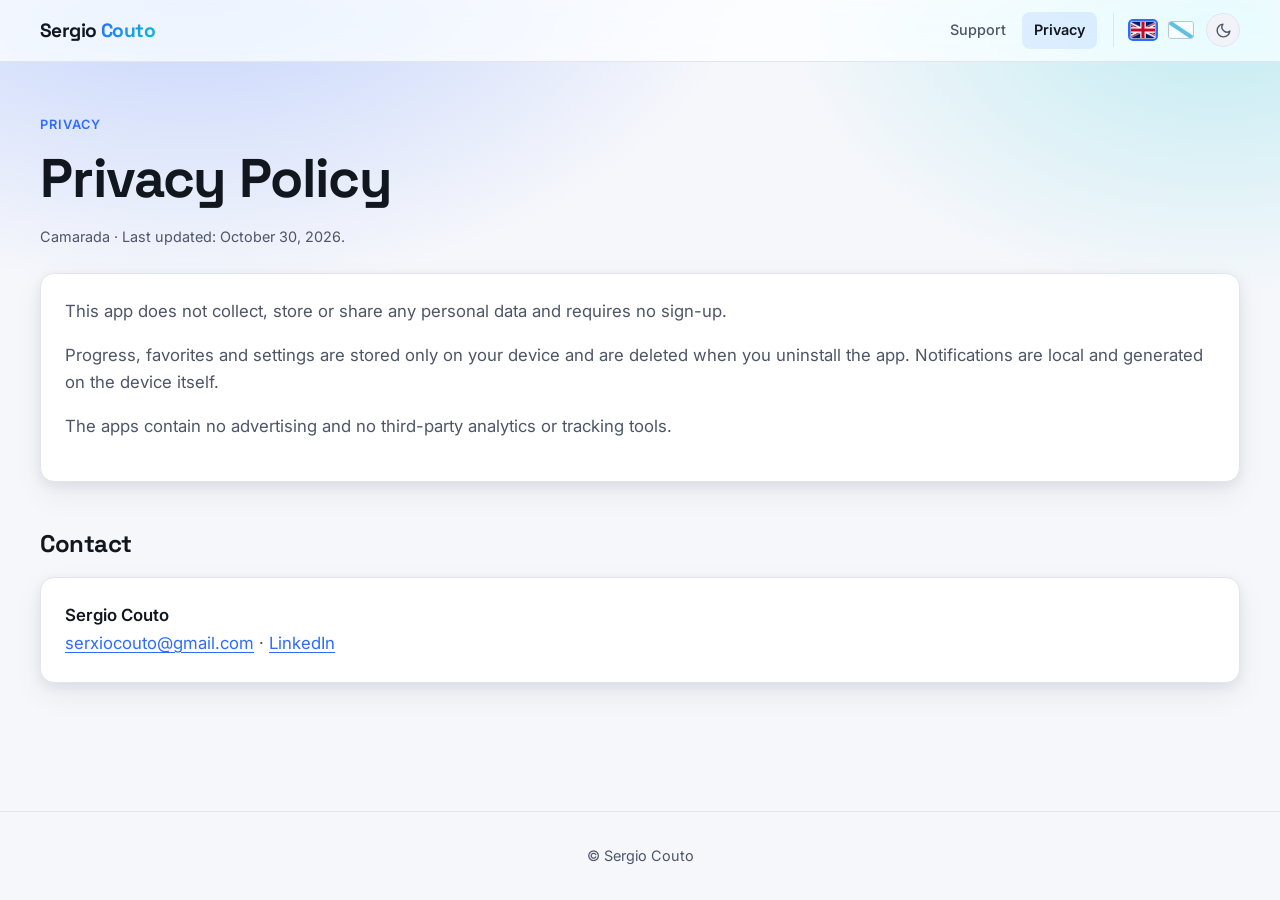
==== privacy-camarada.html @ e537918c "Add Mosteiro and Camarada apps and privacy policies Co-Authored-By: Claude Sonnet 5.5 <noreply@anthr" ====
<!doctype html>
<html lang="en"><head><meta charset="utf-8"><meta name="viewport" content="width=device-width,initial-scale=1">
<title>Privacy Policy · Camarada</title>
<meta name="description" content="Privacy policy for Camarada.">
<meta name="theme-color" content="#2f6bff">
<script>(function(){var t=null;try{t=localStorage.getItem("theme");}catch(e){}if(t==="dark"||t==="light"){document.documentElement.dataset.theme=t;}})();</script>
<link rel="preconnect" href="https://fonts.googleapis.com"><link rel="preconnect" href="https://fonts.gstatic.com" crossorigin>
<link rel="stylesheet" href="https://fonts.googleapis.com/css2?family=Inter:wght@400;500;600&family=Space+Grotesk:wght@600;700&display=swap">
<link rel="stylesheet" href="style.css">
<script src="app.js" defer></script>
</head><body>
<header class="site-header"><div class="header-inner">
<a class="wordmark" href="index.html">Sergio <span>Couto</span></a>
<nav>
<a href="index.html" data-i18n="navSupport">Support</a>
<a href="privacy.html" aria-current="page" data-i18n="navPrivacy">Privacy</a>
</nav>
<div class="controls">
<div class="lang" role="group" data-i18n-aria="langLabel" aria-label="Language">
<button type="button" data-lang="en" aria-pressed="false" aria-label="English"><img src="images/uk.png" alt="English" width="26" height="18"></button>
<button type="button" data-lang="gl" aria-pressed="false" aria-label="Galego"><img src="images/gz.png" alt="Galego" width="26" height="18"></button>
</div>
<button type="button" class="theme" data-i18n-aria="themeLabel" aria-label="Switch between light and dark theme">
<svg class="moon" viewBox="0 0 24 24" fill="none" stroke="currentColor" stroke-width="2" stroke-linecap="round" stroke-linejoin="round" aria-hidden="true"><path d="M21 12.79A9 9 0 1 1 11.21 3 7 7 0 0 0 21 12.79z"/></svg>
<svg class="sun" viewBox="0 0 24 24" fill="none" stroke="currentColor" stroke-width="2" stroke-linecap="round" stroke-linejoin="round" aria-hidden="true"><circle cx="12" cy="12" r="4"/><path d="M12 2v2M12 20v2M4.93 4.93l1.41 1.41M17.66 17.66l1.41 1.41M2 12h2M20 12h2M6.34 17.66l-1.41 1.41M19.07 4.93l-1.41 1.41"/></svg>
</button></div></div></header>
<main>
<span class="eyebrow" data-i18n="pEyebrow">Privacy</span>
<h1 data-i18n="pTitle">Privacy Policy</h1>
<p class="updated">Camarada · <span data-i18n="pUpdated">Last updated: October 30, 2026.</span></p>
<div class="card prose">
<p data-i18n="pA1">This app does not collect, store or share any personal data and requires no sign-up.</p>
<p data-i18n="pP2">Progress, favorites and settings are stored only on your device and are deleted when you uninstall the app. Notifications are local and generated on the device itself.</p>
<p data-i18n="pP3">The apps contain no advertising and no third-party analytics or tracking tools.</p>
</div>

<h2 data-i18n="pContactTitle">Contact</h2>
<div class="card"><p class="mail">Sergio Couto</p><p><a href="mailto:serxiocouto@gmail.com">serxiocouto@gmail.com</a> · <a href="https://www.linkedin.com/in/sergiocoutocatoira" target="_blank" rel="noopener noreferrer">LinkedIn</a></p></div>
</main>
<footer data-i18n="footer">© Sergio Couto</footer>
</body></html>
---- style.css ----
:root{color-scheme:light;--bg:#f6f7fb;--surface:#fff;--surface-2:#f1f3f9;--border:#e2e5ee;--text:#12161f;--muted:#4d5566;--accent:#2f6bff;--accent-2:#00c2d1;--accent-hover:#1d51d6;--accent-soft:rgba(47,107,255,.10);--header-bg:rgba(255,255,255,.72);--glow-1:rgba(47,107,255,.30);--glow-2:rgba(0,194,209,.22);--shadow:0 4px 12px rgba(18,22,31,.07),0 12px 32px rgba(18,22,31,.06);--grad:linear-gradient(135deg,var(--accent),var(--accent-2));--radius:14px;--font:'Inter',system-ui,-apple-system,'Segoe UI',Roboto,sans-serif;--display:'Space Grotesk','Inter',system-ui,sans-serif}
@media(prefers-color-scheme:dark){:root:not([data-theme=light]){color-scheme:dark;--bg:#0b0f19;--surface:#141a26;--surface-2:#1b2231;--border:#252d3d;--text:#e9ecf3;--muted:#a3abbd;--accent:#5c8dff;--accent-2:#2fd8e6;--accent-hover:#82a8ff;--accent-soft:rgba(92,141,255,.16);--header-bg:rgba(11,15,25,.72);--glow-1:rgba(92,141,255,.30);--glow-2:rgba(47,216,230,.20);--shadow:0 4px 12px rgba(0,0,0,.5),0 12px 32px rgba(0,0,0,.4)}}
:root[data-theme=dark]{color-scheme:dark;--bg:#0b0f19;--surface:#141a26;--surface-2:#1b2231;--border:#252d3d;--text:#e9ecf3;--muted:#a3abbd;--accent:#5c8dff;--accent-2:#2fd8e6;--accent-hover:#82a8ff;--accent-soft:rgba(92,141,255,.16);--header-bg:rgba(11,15,25,.72);--glow-1:rgba(92,141,255,.30);--glow-2:rgba(47,216,230,.20);--shadow:0 4px 12px rgba(0,0,0,.5),0 12px 32px rgba(0,0,0,.4)}
*,*::before,*::after{box-sizing:border-box}
body{margin:0;min-height:100vh;display:flex;flex-direction:column;background:var(--bg) radial-gradient(60rem 40rem at 15% -10%,var(--glow-1),transparent 60%) no-repeat fixed;background-image:radial-gradient(60rem 40rem at 15% -10%,var(--glow-1),transparent 60%),radial-gradient(50rem 34rem at 95% 0,var(--glow-2),transparent 55%);color:var(--text);font:1.05rem/1.65 var(--font);-webkit-font-smoothing:antialiased}
h1,h2,h3{font-family:var(--display);line-height:1.15;letter-spacing:-.02em;margin:0}
p{margin:0}
a{color:var(--accent);text-underline-offset:3px}a:hover{color:var(--accent-hover)}
.site-header{position:sticky;top:0;z-index:10;background:var(--header-bg);backdrop-filter:saturate(180%) blur(14px);-webkit-backdrop-filter:saturate(180%) blur(14px);border-bottom:1px solid var(--border)}
.header-inner{max-width:880px;margin:0 auto;padding:.75rem 1.25rem;display:flex;align-items:center;gap:1rem;flex-wrap:wrap}
.wordmark{font:700 1.2rem var(--display);letter-spacing:-.03em;color:var(--text);text-decoration:none;margin-right:auto}
.wordmark span{background:var(--grad);-webkit-background-clip:text;background-clip:text;color:transparent}
nav{display:flex;gap:.25rem}
nav a{color:var(--muted);text-decoration:none;font-size:.9rem;font-weight:500;padding:.4rem .75rem;border-radius:8px}
nav a:hover{color:var(--text);background:var(--accent-soft)}
nav a[aria-current=page]{color:var(--text);font-weight:600;background:var(--accent-soft)}
.controls{display:flex;align-items:center;gap:.5rem;padding-left:.75rem;border-left:1px solid var(--border)}
.lang{display:flex;gap:.25rem}
.lang button{background:none;border:0;padding:.25rem;cursor:pointer;line-height:0;border-radius:8px}
.lang img{width:26px;height:18px;object-fit:cover;border-radius:3px;border:1px solid rgba(128,138,160,.75);opacity:.6;transition:opacity .2s}
.lang button:hover img,.lang button[aria-pressed=true] img{opacity:1}
.lang button[aria-pressed=true] img{box-shadow:0 0 0 2px var(--accent)}
.theme{display:inline-flex;align-items:center;justify-content:center;width:34px;height:34px;padding:0;background:var(--surface-2);border:1px solid var(--border);border-radius:999px;color:var(--muted);cursor:pointer}
.theme:hover{color:var(--accent);border-color:var(--accent)}
.theme svg{width:17px;height:17px}.theme .sun{display:none}
@media(prefers-color-scheme:dark){:root:not([data-theme=light]) .theme .sun{display:block}:root:not([data-theme=light]) .theme .moon{display:none}}
:root[data-theme=dark] .theme .sun{display:block}:root[data-theme=dark] .theme .moon{display:none}
:root[data-theme=light] .theme .sun{display:none}:root[data-theme=light] .theme .moon{display:block}
a:focus-visible,button:focus-visible{outline:2px solid var(--accent);outline-offset:2px}
main{width:100%;max-width:880px;margin:0 auto;padding:3rem 1.25rem 4rem;flex:1}
.eyebrow{display:inline-block;font-size:.8rem;font-weight:600;letter-spacing:.08em;text-transform:uppercase;color:var(--accent);margin-bottom:.75rem}
h1{font-size:clamp(2.1rem,1.6rem + 2.6vw,3.4rem);margin-bottom:1rem}
h1 .accent{background:var(--grad);-webkit-background-clip:text;background-clip:text;color:transparent}
.lead{font-size:1.15rem;color:var(--muted);max-width:60ch}
h2{font-size:1.5rem;margin:3rem 0 1.25rem}
.card{background:var(--surface);border:1px solid var(--border);border-radius:var(--radius);padding:1.5rem;box-shadow:var(--shadow)}
.card+.card{margin-top:1rem}
.card h3{font-size:1.1rem;margin-bottom:.5rem}
.card p{color:var(--muted)}
.prose p{margin-bottom:1rem;color:var(--muted)}.prose strong{color:var(--text)}
.updated{font-size:.9rem;color:var(--muted);margin-bottom:1.5rem}
footer{text-align:center;padding:2rem 1rem;color:var(--muted);font-size:.9rem;border-top:1px solid var(--border)}
@media(max-width:560px){.controls{border-left:0;padding-left:0}}
.apps{display:grid;grid-template-columns:repeat(auto-fit,minmax(300px,1fr));gap:1.25rem;margin-top:2.25rem}
.app{display:flex;flex-direction:column;gap:.9rem;background:var(--surface);border:1px solid var(--border);border-radius:var(--radius);padding:1.4rem;box-shadow:var(--shadow)}
.app-head{display:flex;align-items:center;gap:1rem}
.app-head img{width:60px;height:60px;border-radius:14px;flex:none;box-shadow:0 1px 2px rgba(18,22,31,.12);background:var(--surface-2)}
.app h3{font-size:1.2rem}
.app p{color:var(--muted);font-size:.95rem;flex:1}
.stores{display:flex;flex-wrap:wrap;gap:.6rem}
.btn{display:inline-flex;align-items:center;justify-content:center;gap:.4rem;margin:0;padding:.65rem 1.2rem;font-size:.9rem;line-height:1;border:1px solid transparent;border-radius:999px;font-weight:600;text-decoration:none}
.btn--primary{background:var(--grad);color:#fff;box-shadow:var(--shadow)}
.btn--primary:hover{color:#fff;filter:brightness(1.08);transform:translateY(-1px)}
.btn--soon{border-color:var(--border);color:var(--muted);background:var(--surface-2);font-weight:500;cursor:default}
.card .btn{margin-top:1.25rem}
.prose ul{margin:0 0 1rem;padding-left:1.25rem;color:var(--muted)}.prose li{margin-bottom:.35rem}
.header-inner,main{max-width:1040px}
.apps{grid-template-columns:repeat(3,1fr);gap:1rem}
.app{padding:1.1rem;gap:.7rem}
.app-head{gap:.8rem}
.app-head img{width:48px;height:48px;border-radius:12px}
.app h3{font-size:1.05rem}
.app p{font-size:.85rem;line-height:1.5}
.stores{gap:.4rem}
.app .btn{padding:.45rem .85rem;font-size:.8rem}
@media(max-width:900px){.apps{grid-template-columns:repeat(2,1fr)}}
@media(max-width:560px){.apps{grid-template-columns:1fr}}
.header-inner,main{max-width:1240px}
.apps{gap:1.25rem}
.lead{max-width:70ch}
.app-head{gap:1rem}
.app-head img{width:72px;height:72px;border-radius:17px}
.app h3{font-size:1.15rem}
.btn--ghost{background:transparent;border-color:var(--border);color:var(--text)}
.btn--ghost:hover{color:var(--accent);border-color:var(--accent)}
.card .mail{color:var(--text);font-weight:600;margin-top:1rem}
.card .stores{margin-top:1.1rem}.card .stores .btn{margin-top:0}
.store-ico{height:1.4em;width:auto;flex:none}
.btn--soon .store-ico{opacity:.45;filter:grayscale(1) brightness(.35)}
.card .mail:first-child{margin-top:0}
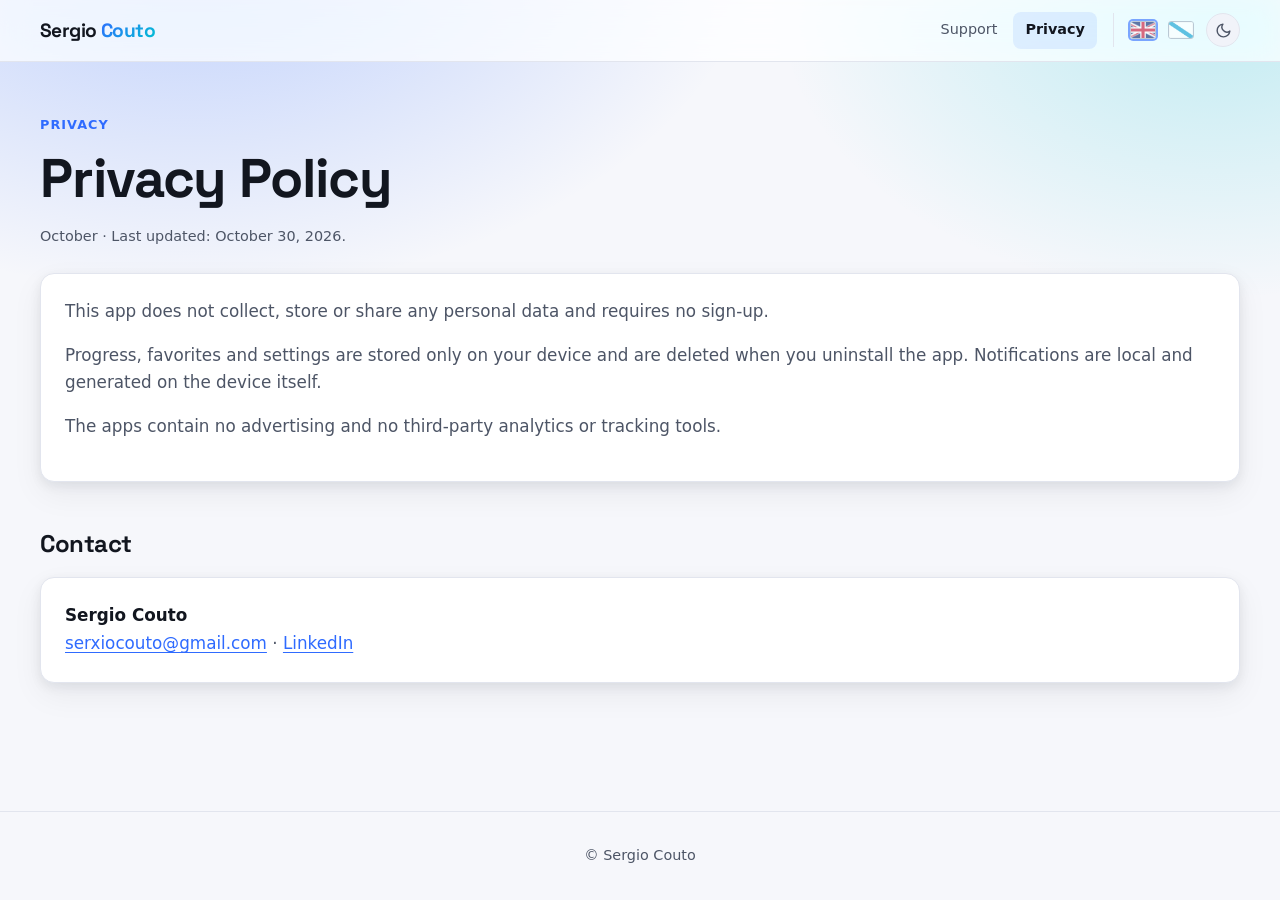
==== commit 61e4cf09: "support" ====
--- a/privacy-camarada.html
+++ b/privacy-camarada.html
@@ -1,41 +1,8 @@
 <!doctype html>
 <html lang="en"><head><meta charset="utf-8"><meta name="viewport" content="width=device-width,initial-scale=1">
-<title>Privacy Policy · Camarada</title>
-<meta name="description" content="Privacy policy for Camarada.">
-<meta name="theme-color" content="#2f6bff">
-<script>(function(){var t=null;try{t=localStorage.getItem("theme");}catch(e){}if(t==="dark"||t==="light"){document.documentElement.dataset.theme=t;}})();</script>
-<link rel="preconnect" href="https://fonts.googleapis.com"><link rel="preconnect" href="https://fonts.gstatic.com" crossorigin>
-<link rel="stylesheet" href="https://fonts.googleapis.com/css2?family=Inter:wght@400;500;600&family=Space+Grotesk:wght@600;700&display=swap">
-<link rel="stylesheet" href="style.css">
-<script src="app.js" defer></script>
+<title>Privacy Policy · October</title>
+<meta http-equiv="refresh" content="0; url=privacy-outubro.html">
+<link rel="canonical" href="https://scouto.github.io/apps-support/privacy-outubro.html">
 </head><body>
-<header class="site-header"><div class="header-inner">
-<a class="wordmark" href="index.html">Sergio <span>Couto</span></a>
-<nav>
-<a href="index.html" data-i18n="navSupport">Support</a>
-<a href="privacy.html" aria-current="page" data-i18n="navPrivacy">Privacy</a>
-</nav>
-<div class="controls">
-<div class="lang" role="group" data-i18n-aria="langLabel" aria-label="Language">
-<button type="button" data-lang="en" aria-pressed="false" aria-label="English"><img src="images/uk.png" alt="English" width="26" height="18"></button>
-<button type="button" data-lang="gl" aria-pressed="false" aria-label="Galego"><img src="images/gz.png" alt="Galego" width="26" height="18"></button>
-</div>
-<button type="button" class="theme" data-i18n-aria="themeLabel" aria-label="Switch between light and dark theme">
-<svg class="moon" viewBox="0 0 24 24" fill="none" stroke="currentColor" stroke-width="2" stroke-linecap="round" stroke-linejoin="round" aria-hidden="true"><path d="M21 12.79A9 9 0 1 1 11.21 3 7 7 0 0 0 21 12.79z"/></svg>
-<svg class="sun" viewBox="0 0 24 24" fill="none" stroke="currentColor" stroke-width="2" stroke-linecap="round" stroke-linejoin="round" aria-hidden="true"><circle cx="12" cy="12" r="4"/><path d="M12 2v2M12 20v2M4.93 4.93l1.41 1.41M17.66 17.66l1.41 1.41M2 12h2M20 12h2M6.34 17.66l-1.41 1.41M19.07 4.93l-1.41 1.41"/></svg>
-</button></div></div></header>
-<main>
-<span class="eyebrow" data-i18n="pEyebrow">Privacy</span>
-<h1 data-i18n="pTitle">Privacy Policy</h1>
-<p class="updated">Camarada · <span data-i18n="pUpdated">Last updated: October 30, 2026.</span></p>
-<div class="card prose">
-<p data-i18n="pA1">This app does not collect, store or share any personal data and requires no sign-up.</p>
-<p data-i18n="pP2">Progress, favorites and settings are stored only on your device and are deleted when you uninstall the app. Notifications are local and generated on the device itself.</p>
-<p data-i18n="pP3">The apps contain no advertising and no third-party analytics or tracking tools.</p>
-</div>
-
-<h2 data-i18n="pContactTitle">Contact</h2>
-<div class="card"><p class="mail">Sergio Couto</p><p><a href="mailto:serxiocouto@gmail.com">serxiocouto@gmail.com</a> · <a href="https://www.linkedin.com/in/sergiocoutocatoira" target="_blank" rel="noopener noreferrer">LinkedIn</a></p></div>
-</main>
-<footer data-i18n="footer">© Sergio Couto</footer>
+<p>Camarada is now October. <a href="privacy-outubro.html">Privacy policy for October</a>.</p>
 </body></html>
